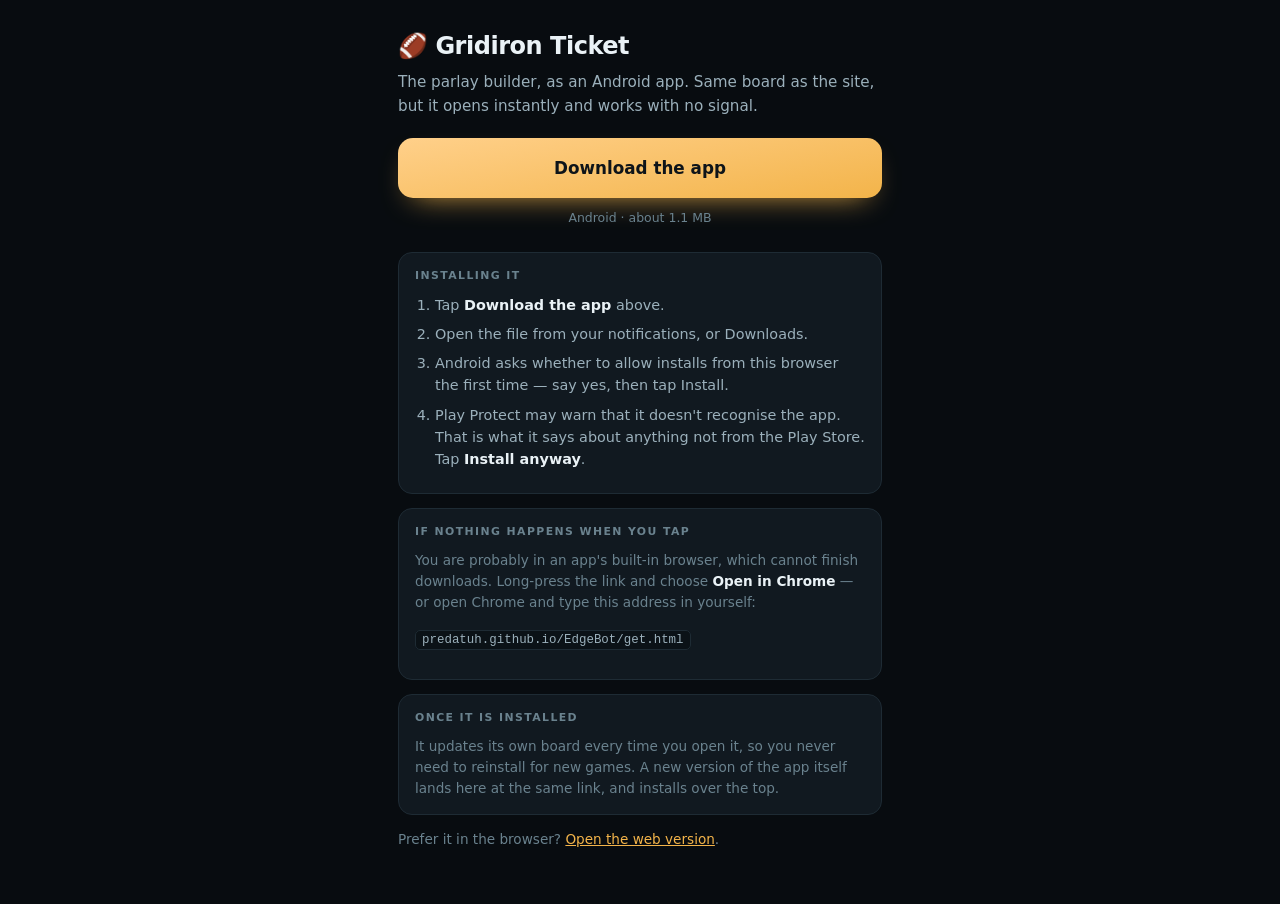
==== docs/get.html @ 52de1b8f "app: serve the APK from the site, so the download is one tap The release link redirects github.com -" ====
<!doctype html>
<html lang="en">
<head>
<meta charset="utf-8">
<meta name="viewport" content="width=device-width, initial-scale=1, viewport-fit=cover">
<title>Get Gridiron Ticket</title>
<meta name="theme-color" content="#080C10">
<style>
:root{color-scheme:dark;
  --bg:#080C10; --surface:#111920; --line:#1E2B34; --line-2:#2B3C47;
  --ink:#EAF2F6; --ink-2:#9BB0BB; --ink-3:#6A828E;
  --gold:#F3B44A; --gold-2:#FFD08A; --gold-ink:#0E1419}
*{box-sizing:border-box}
body{margin:0; background:var(--bg); color:var(--ink); line-height:1.55;
  font-family:"Segoe UI Variable",system-ui,-apple-system,"Helvetica Neue",Arial,sans-serif;
  -webkit-text-size-adjust:100%}
.wrap{max-width:520px; margin:0 auto; padding:28px 18px calc(40px + env(safe-area-inset-bottom))}
h1{font-size:1.5rem; margin:0 0 6px; letter-spacing:-.02em}
p{margin:0 0 14px; color:var(--ink-2); font-size:.95rem}
b{color:var(--ink)}
.dl{display:flex; align-items:center; justify-content:center; gap:10px; width:100%;
  min-height:60px; margin:20px 0 10px; border-radius:15px; text-decoration:none;
  background:linear-gradient(170deg,var(--gold-2),var(--gold)); color:var(--gold-ink);
  font-size:1.05rem; font-weight:800; box-shadow:0 12px 30px -16px var(--gold)}
.dl:active{filter:brightness(1.08)}
.size{text-align:center; font-size:.78rem; color:var(--ink-3); margin:0 0 24px}
.card{background:var(--surface); border:1px solid var(--line); border-radius:14px;
  padding:15px 16px; margin:0 0 14px}
.card h2{font-size:.68rem; text-transform:uppercase; letter-spacing:.13em; color:var(--ink-3);
  margin:0 0 9px}
ol{margin:0; padding-left:20px; color:var(--ink-2); font-size:.9rem}
li{margin-bottom:7px}
a{color:var(--gold)}
.alt{font-size:.85rem; color:var(--ink-3)}
code{background:#0B1217; border:1px solid var(--line); padding:2px 6px; border-radius:5px;
  font-size:.82em; word-break:break-all; color:var(--ink-2)}
</style>
</head>
<body>
<div class="wrap">
  <h1>🏈 Gridiron Ticket</h1>
  <p>The parlay builder, as an Android app. Same board as the site, but it opens
     instantly and works with no signal.</p>

  <a class="dl" href="gridiron-ticket.apk" download>Download the app</a>
  <p class="size" id="size">Android · about 1.1 MB</p>

  <div class="card">
    <h2>Installing it</h2>
    <ol>
      <li>Tap <b>Download the app</b> above.</li>
      <li>Open the file from your notifications, or Downloads.</li>
      <li>Android asks whether to allow installs from this browser the first time —
          say yes, then tap Install.</li>
      <li>Play Protect may warn that it doesn't recognise the app. That is what it
          says about anything not from the Play Store. Tap <b>Install anyway</b>.</li>
    </ol>
  </div>

  <div class="card">
    <h2>If nothing happens when you tap</h2>
    <p class="alt">You are probably in an app's built-in browser, which cannot finish
      downloads. Long-press the link and choose <b>Open in Chrome</b> — or open Chrome
      and type this address in yourself:</p>
    <p><code>predatuh.github.io/EdgeBot/get.html</code></p>
  </div>

  <div class="card">
    <h2>Once it is installed</h2>
    <p class="alt" style="margin:0">It updates its own board every time you open it, so you
      never need to reinstall for new games. A new version of the app itself lands here at
      the same link, and installs over the top.</p>
  </div>

  <p class="alt">Prefer it in the browser? <a href="./">Open the web version</a>.</p>
</div>
</body>
</html>
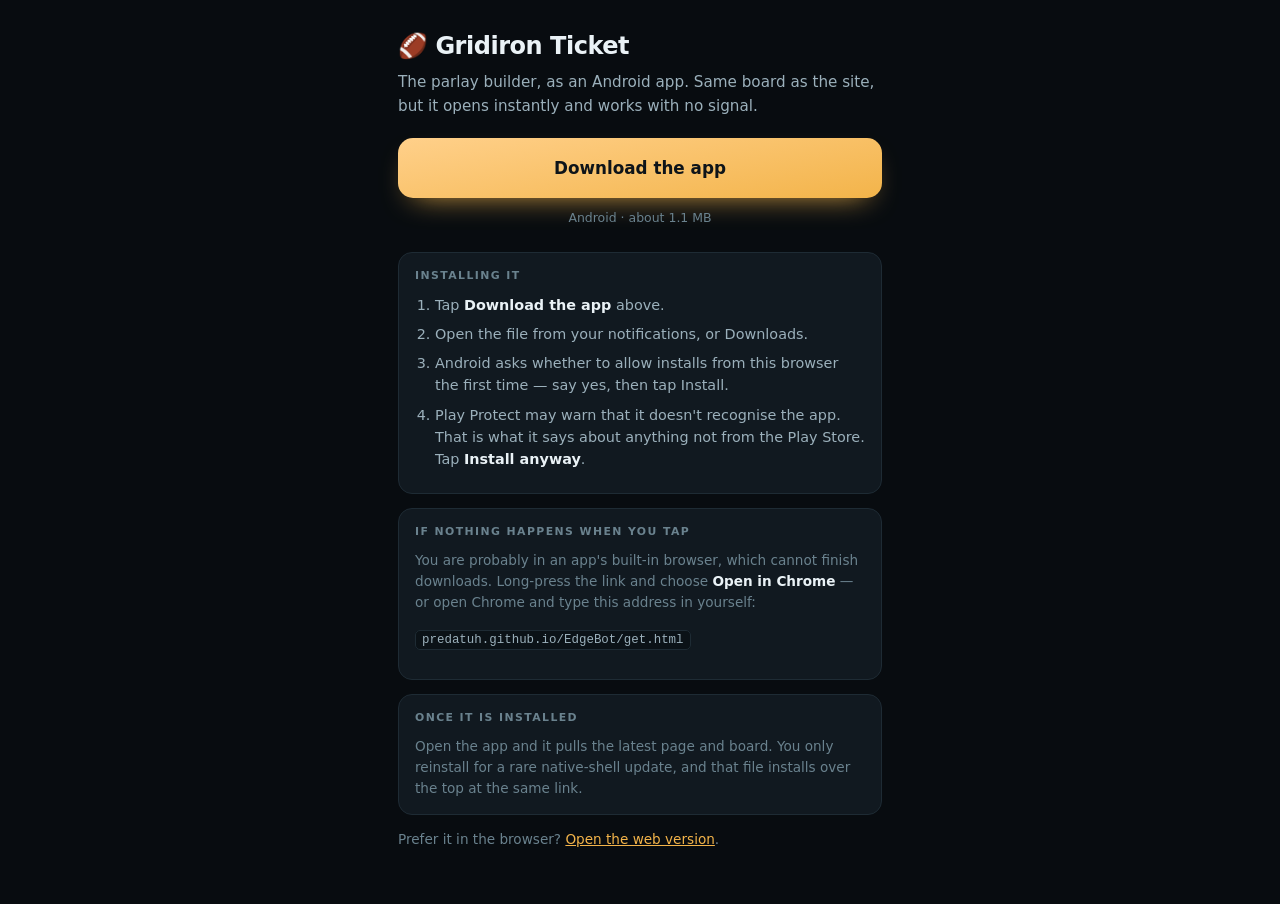
==== commit 5df51497: "android: load the live site so every update hits the phone The APK is a shell. On open it reads data" ====
--- a/docs/get.html
+++ b/docs/get.html
@@ -67,9 +67,9 @@
 
   <div class="card">
     <h2>Once it is installed</h2>
-    <p class="alt" style="margin:0">It updates its own board every time you open it, so you
-      never need to reinstall for new games. A new version of the app itself lands here at
-      the same link, and installs over the top.</p>
+    <p class="alt" style="margin:0">Open the app and it pulls the latest page
+      and board. You only reinstall for a rare native-shell update, and that
+      file installs over the top at the same link.</p>
   </div>
 
   <p class="alt">Prefer it in the browser? <a href="./">Open the web version</a>.</p>
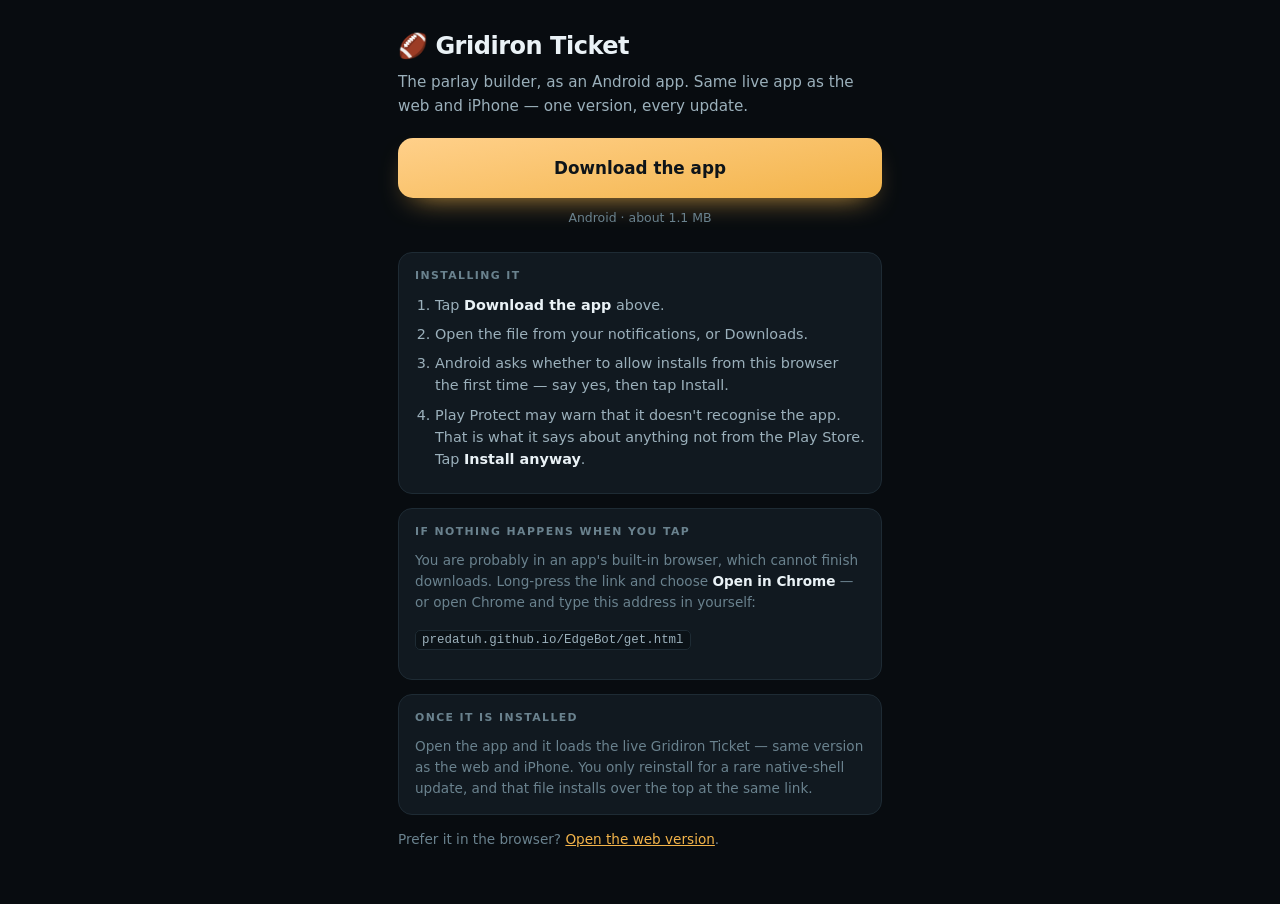
==== commit dff82548: "android: one live app, no second copy in the APK The phone loads data/v2/app.json on open, so web / " ====
--- a/docs/get.html
+++ b/docs/get.html
@@ -39,8 +39,8 @@
 <body>
 <div class="wrap">
   <h1>🏈 Gridiron Ticket</h1>
-  <p>The parlay builder, as an Android app. Same board as the site, but it opens
-     instantly and works with no signal.</p>
+  <p>The parlay builder, as an Android app. Same live app as the web and iPhone —
+     one version, every update.</p>
 
   <a class="dl" href="gridiron-ticket.apk" download>Download the app</a>
   <p class="size" id="size">Android · about 1.1 MB</p>
@@ -67,9 +67,9 @@
 
   <div class="card">
     <h2>Once it is installed</h2>
-    <p class="alt" style="margin:0">Open the app and it pulls the latest page
-      and board. You only reinstall for a rare native-shell update, and that
-      file installs over the top at the same link.</p>
+    <p class="alt" style="margin:0">Open the app and it loads the live Gridiron
+      Ticket — same version as the web and iPhone. You only reinstall for a rare
+      native-shell update, and that file installs over the top at the same link.</p>
   </div>
 
   <p class="alt">Prefer it in the browser? <a href="./">Open the web version</a>.</p>
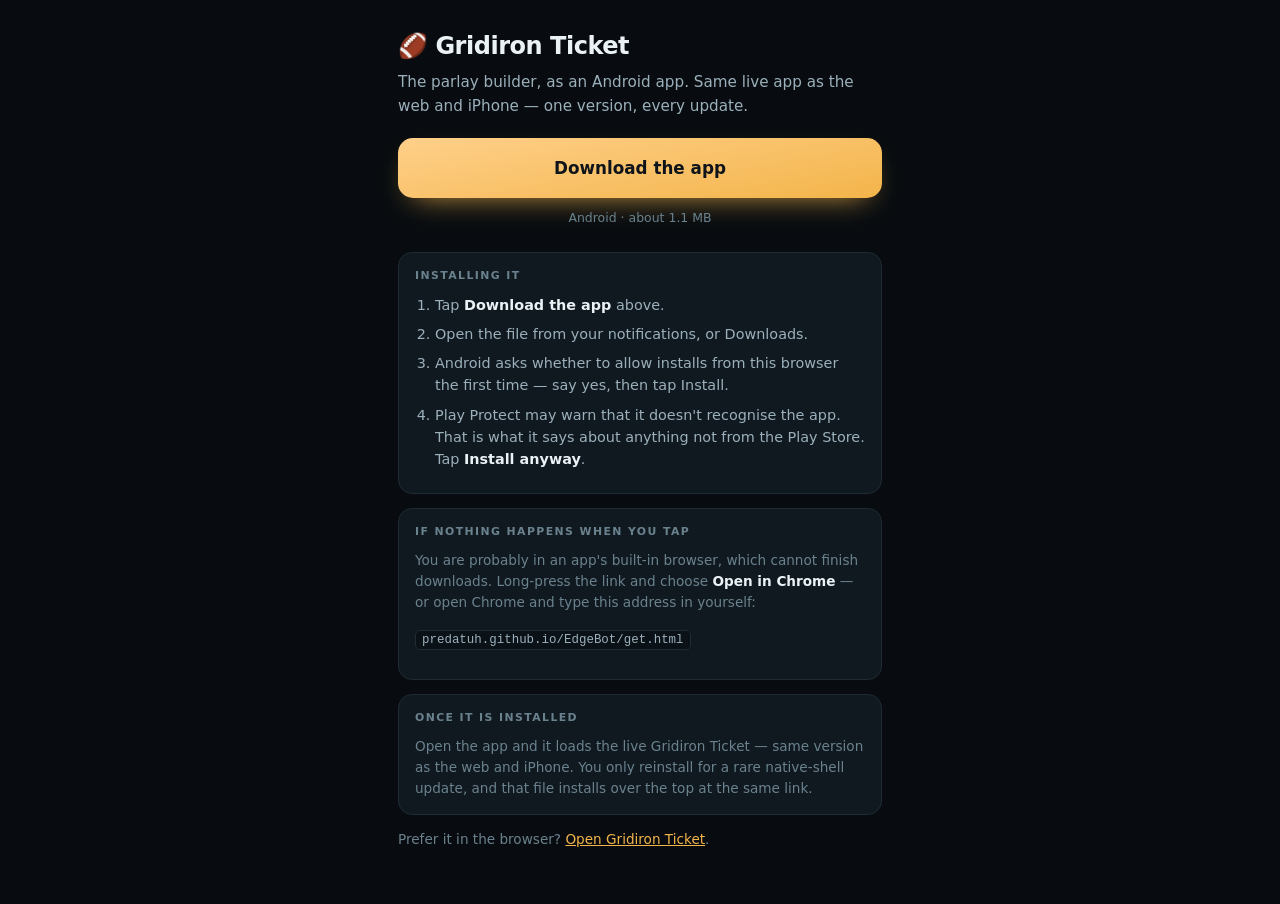
==== commit d0b64324: "point every phone at gridironticket.grok.me One live URL for web, iPhone, and Android. The APK reads" ====
--- a/docs/get.html
+++ b/docs/get.html
@@ -72,7 +72,7 @@
       native-shell update, and that file installs over the top at the same link.</p>
   </div>
 
-  <p class="alt">Prefer it in the browser? <a href="./">Open the web version</a>.</p>
+  <p class="alt">Prefer it in the browser? <a href="https://gridironticket.grok.me">Open Gridiron Ticket</a>.</p>
 </div>
 </body>
 </html>
